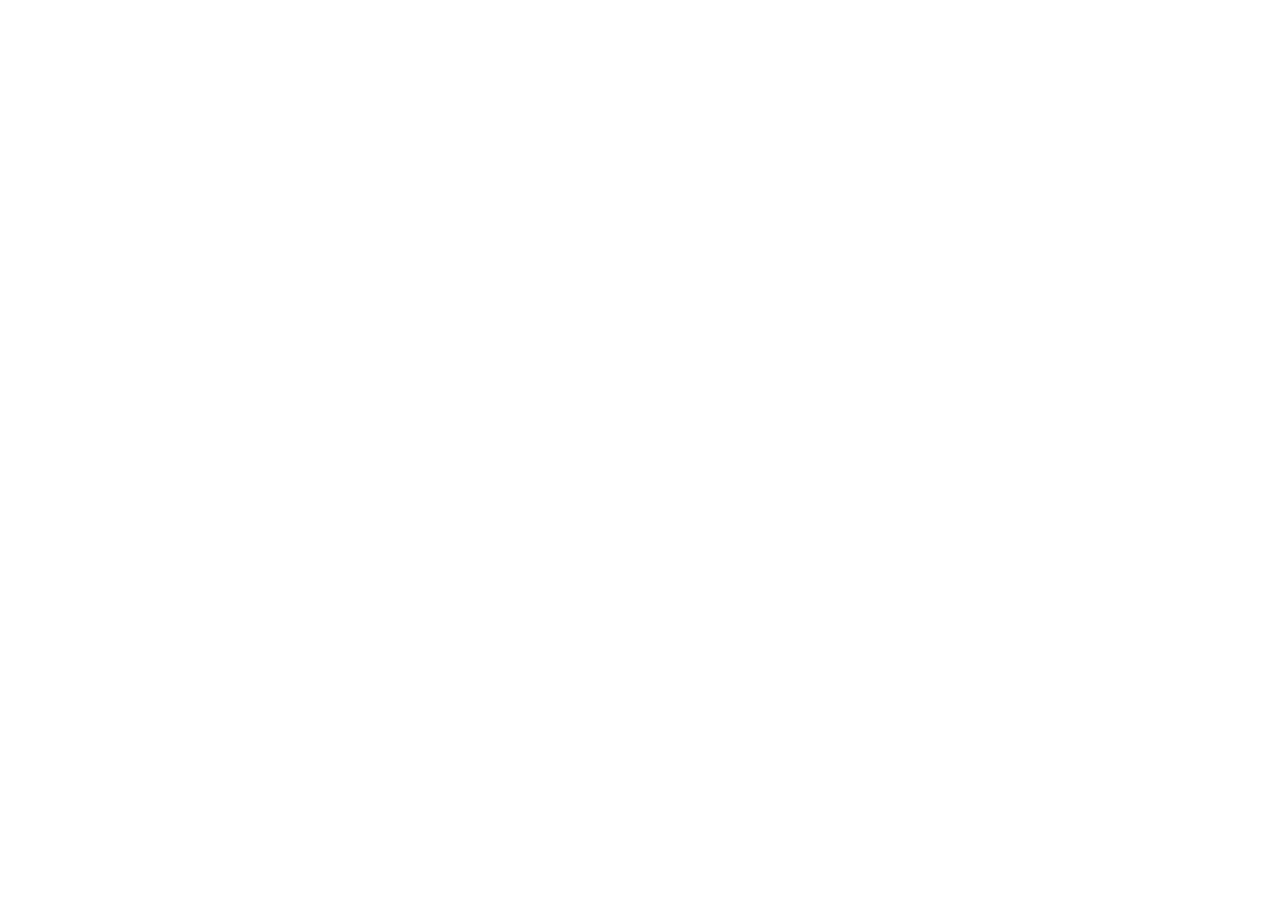
==== 1página/roupas/roupas.html @ 334c4832 "Adicionando página "Sobre nós" e estrutura inicial da seção" ====
<!DOCTYPE html>
<html lang="pt-br">
<head>
    <meta charset="UTF-8">
    <meta name="viewport" content="width=device-width, initial-scale=1.0">
    <title>ROUPAS</title>
    <link rel="stylesheet" href="style.css">
</head>
<body>
    
</body>
</html>
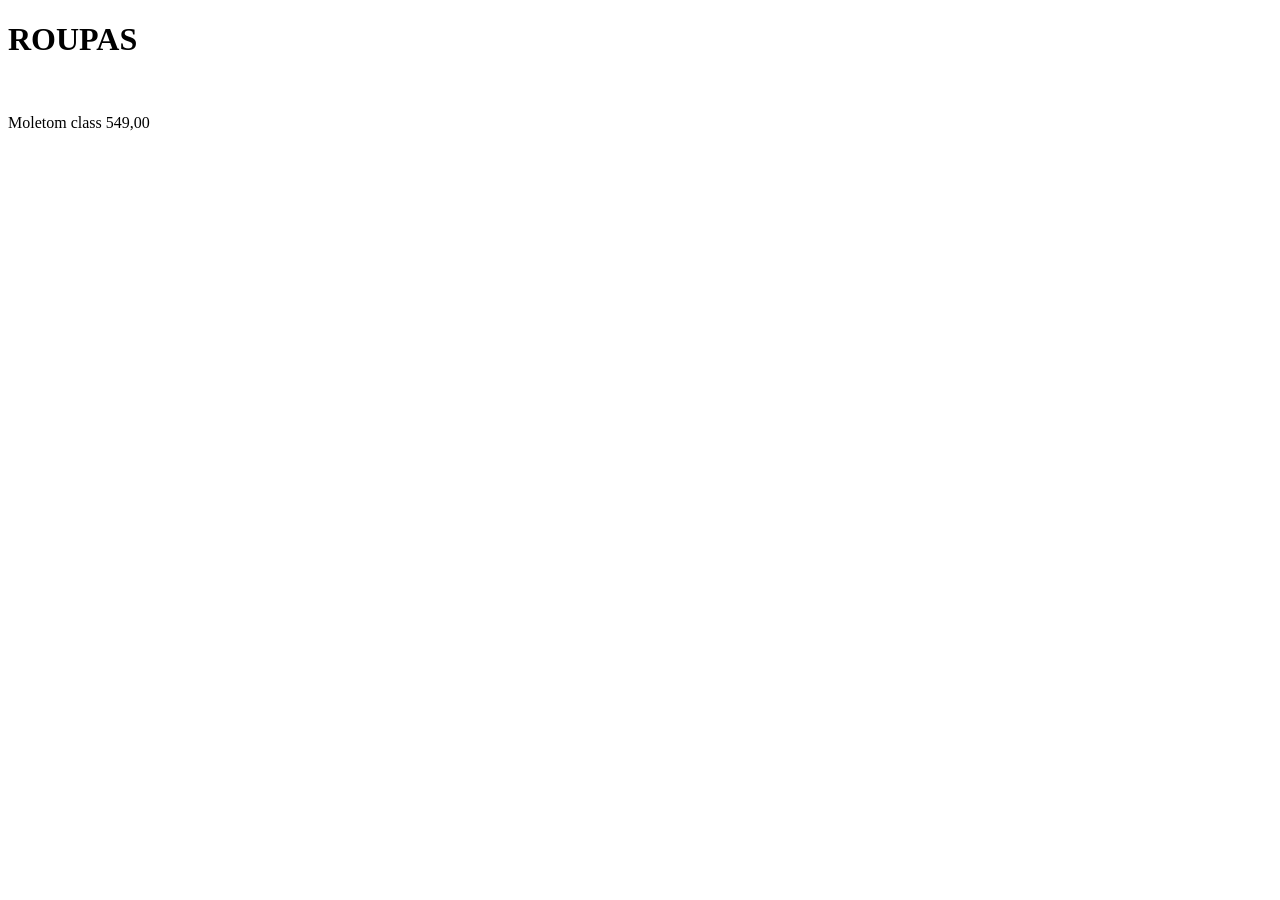
==== commit f2f0a485: "adicionando roupas" ====
--- a/1página/roupas/roupas.html
+++ b/1página/roupas/roupas.html
@@ -5,8 +5,19 @@
     <meta name="viewport" content="width=device-width, initial-scale=1.0">
     <title>ROUPAS</title>
     <link rel="stylesheet" href="style.css">
+    <link rel="icon" href="../favicon.png" type="image/png">
+   
 </head>
 <body>
-    
+    <h1>ROUPAS</h1>
+
+    <div class="roupas">
+        <img src="moletomclass.webp" alt="">
+        <p>Moletom class 
+            549,00
+        </p>
+        
+    <div>
+
 </body>
 </html>
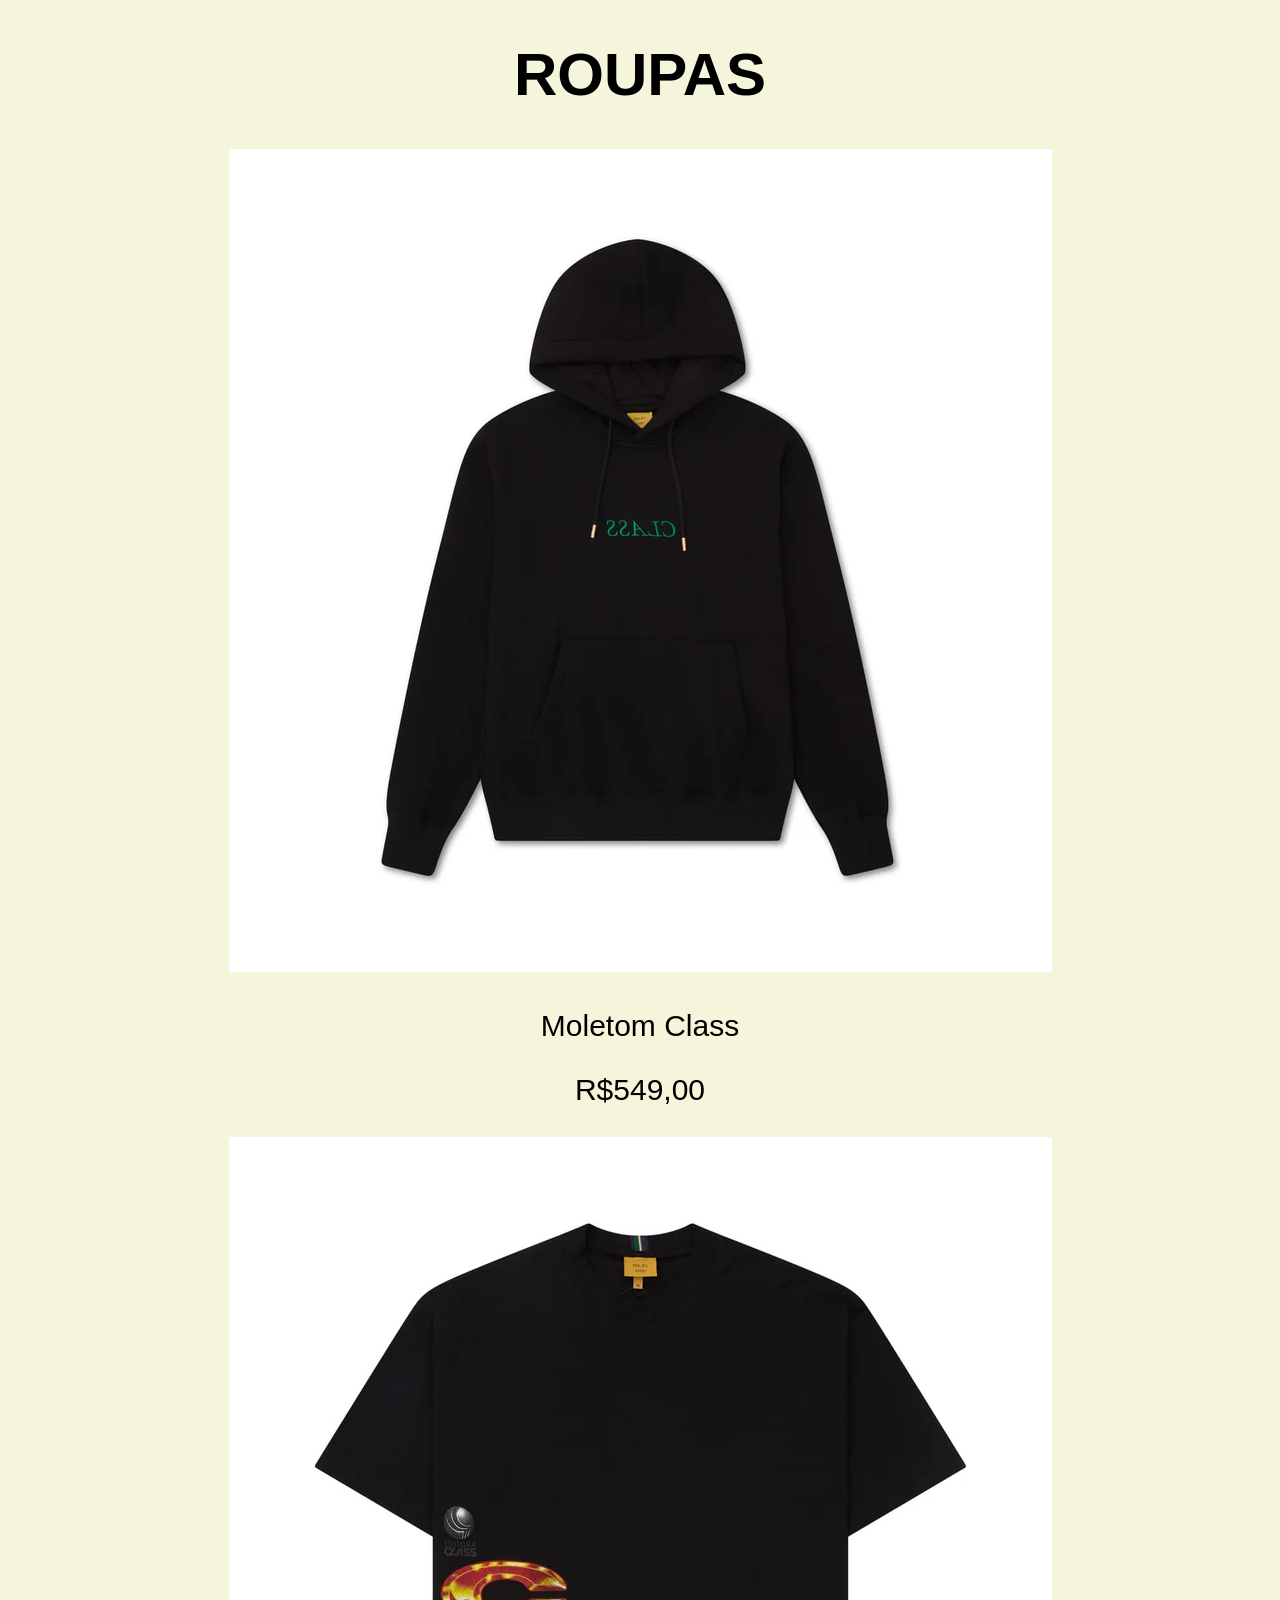
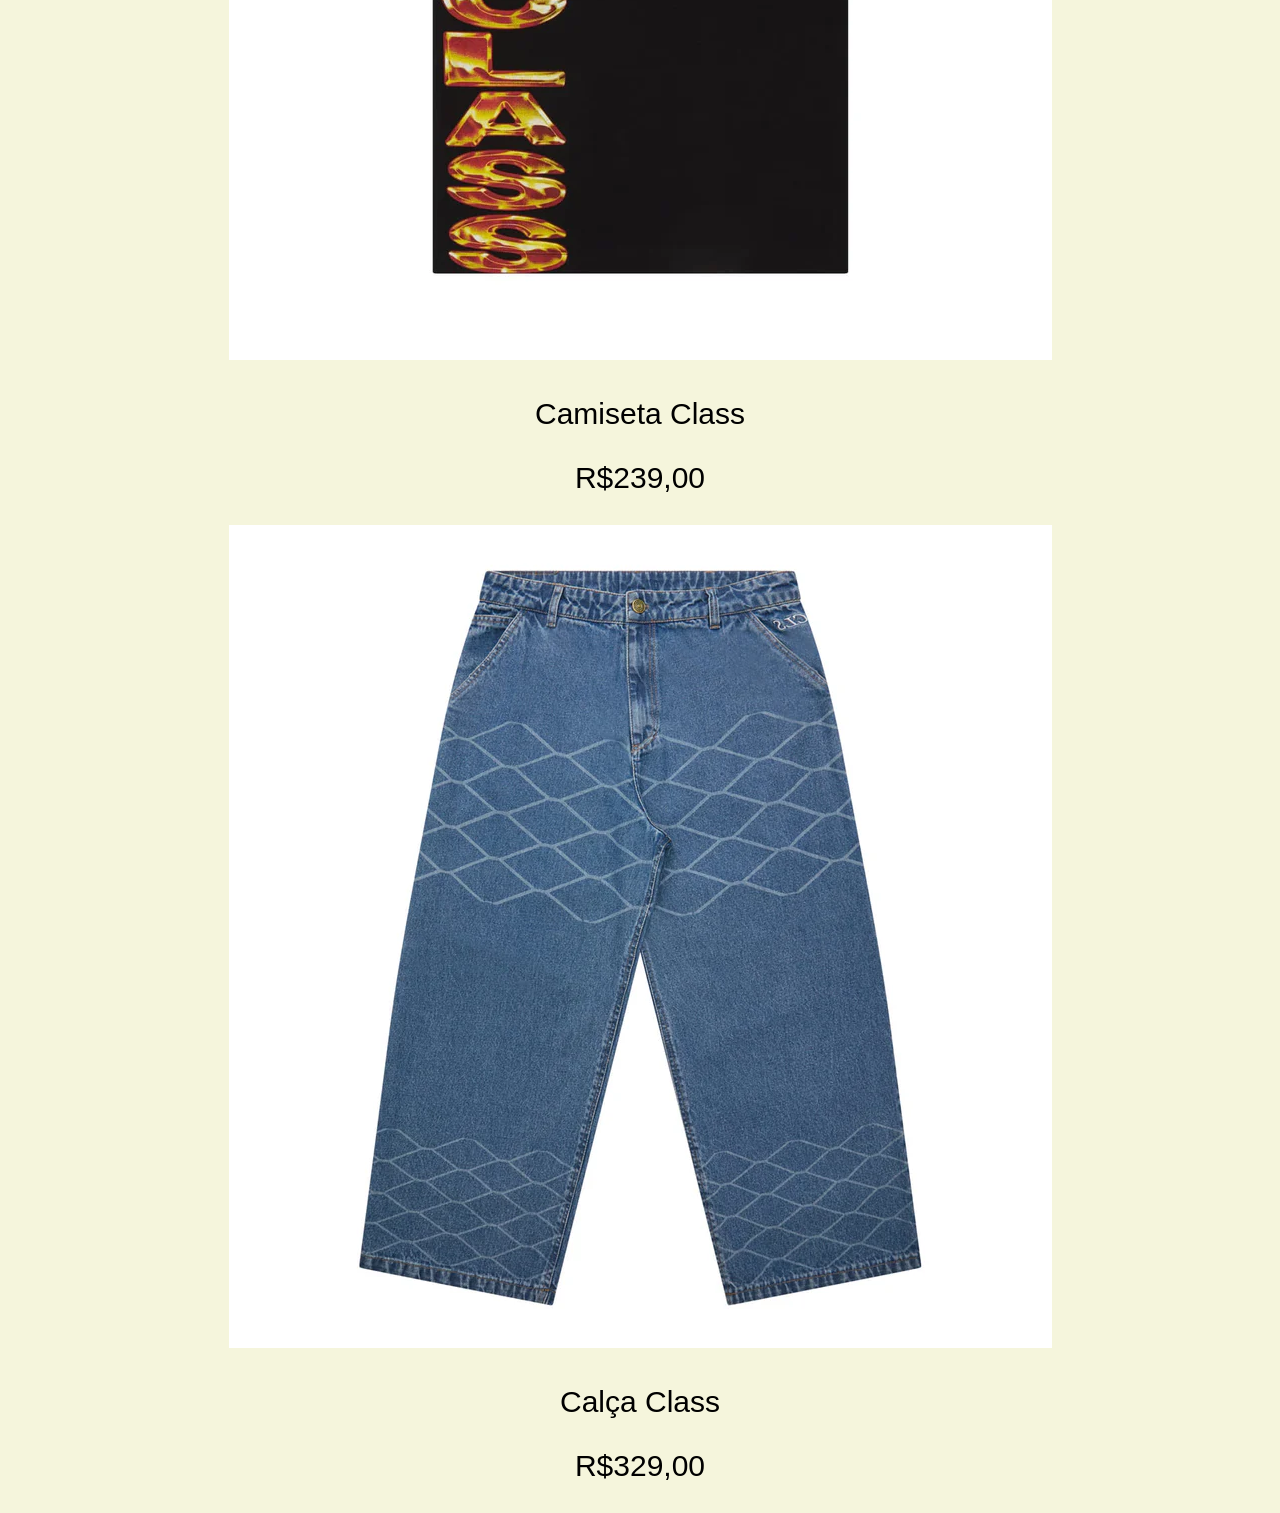
==== commit f3dd2839: "Organizando CSS da página de roupas" ====
--- a/1página/roupas/roupas.html
+++ b/1página/roupas/roupas.html
@@ -4,20 +4,32 @@
     <meta charset="UTF-8">
     <meta name="viewport" content="width=device-width, initial-scale=1.0">
     <title>ROUPAS</title>
-    <link rel="stylesheet" href="style.css">
+    <link rel="stylesheet" href="../style.css">
     <link rel="icon" href="../favicon.png" type="image/png">
    
 </head>
 <body>
     <h1>ROUPAS</h1>
 
-    <div class="roupas">
-        <img src="moletomclass.webp" alt="">
-        <p>Moletom class 
-            549,00
-        </p>
-        
-    <div>
+    <div class="produto">
+        <img src="../fotos/moletomclass.webp" alt="Moletom Class">
+        <p>Moletom Class</p>
+        <p>R$549,00</p>
+    </div>
+
+    <div class="produto">
+        <img src="../fotos/camisetaclass.webp" alt="Camiseta Class">
+        <p>Camiseta Class</p>
+        <p>R$239,00</p>
+    </div>
+
+    <div class="produto">
+        <img src="../fotos/calçaclass.webp" alt="Calça Class">
+        <p>Calça Class</p>
+        <p>R$329,00</p>
+    </div>
+
+</div>
 
 </body>
 </html>
--- a/1página/style.css
+++ b/1página/style.css
@@ -0,0 +1,44 @@
+body{
+    background-color: beige;
+    font-family: 'Gill Sans', 'Gill Sans MT', Calibri, 'Trebuchet MS', sans-serif;
+    font-size: 30px;
+    text-align: center;
+    margin: 20px;
+}
+
+.produtos{
+    margin-top: 40px;
+}
+
+ul{
+    list-style: none;
+    display:flex;
+    justify-content:center;
+    gap:30px;
+    padding: 0;
+}
+
+li{
+    
+    margin:20px;
+}
+
+.roupas img{
+    width: 200px;
+    margin: 20px;
+    
+
+}
+
+.roupas p{
+    font-size: 20px;
+    margin: 5px;
+
+}
+
+.roupas{
+      display: flex;
+    justify-content: center;
+    gap: 40px;
+    text-align: center;
+}
